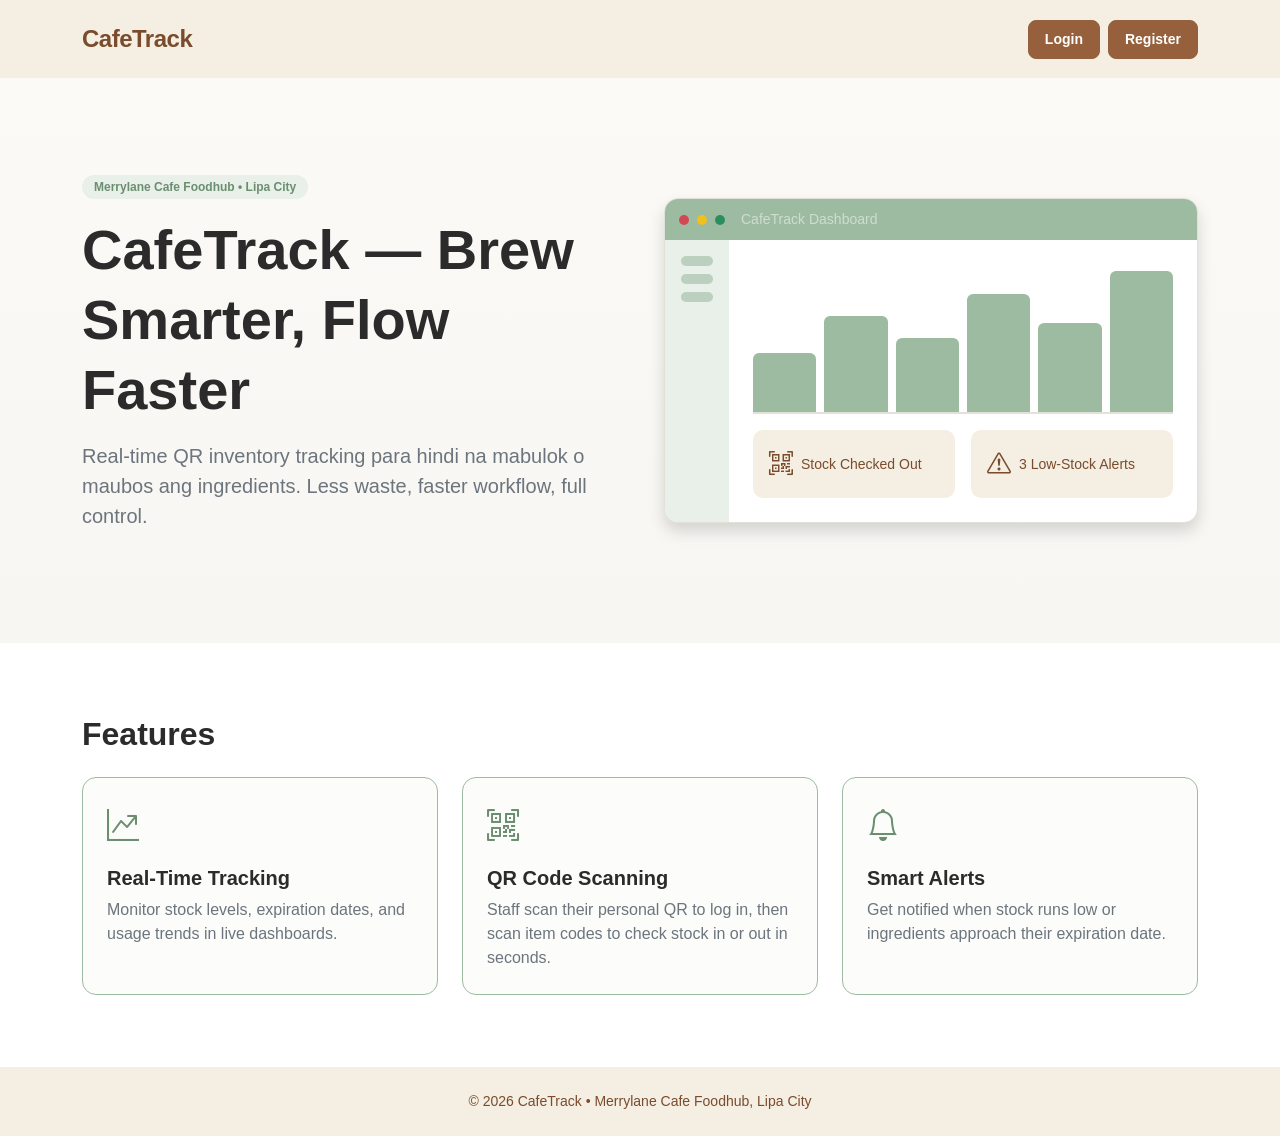
==== index.html @ c6adbc25 "first commit no jquery on login and register" ====
<!DOCTYPE html>
<html lang="en">
<head>
  <meta charset="UTF-8">
  <meta name="viewport" content="width=device-width, initial-scale=1.0">
  <title>CafeTrack | Real-Time QR Inventory Tracking</title>

  <link href="https://cdn.jsdelivr.net/npm/bootstrap@5.3.3/dist/css/bootstrap.min.css" rel="stylesheet">

  <link href="https://cdn.jsdelivr.net/npm/bootstrap-icons@1.11.3/font/bootstrap-icons.min.css" rel="stylesheet">
  <link rel="stylesheet" href="landing.css">
</head>
<body>

  <nav class="navbar bf-navbar py-3">
    <div class="container">
      <a class="navbar-brand fw-bold" href="index.html">CafeTrack</a>
      <div class="d-flex gap-2 ms-auto">
        <a href="login.html" class="btn btn-coffee btn-sm px-3 py-2">Login</a>
        <a href="register.html" class="btn btn-coffee btn-sm px-3 py-2">Register</a>
      </div>
    </div>
  </nav>

  <header class="bf-hero py-5">
    <div class="container py-lg-5">
      <div class="row align-items-center g-5">

        <div class="col-lg-6">
          <span class="badge bf-badge mb-3">Merrylane Cafe Foodhub • Lipa City</span>
          <h1 class="display-4 fw-bold lh-sm">CafeTrack — Brew Smarter, Flow Faster</h1>
          <p class="lead text-secondary mt-3">
            Real-time QR inventory tracking para hindi na mabulok o maubos ang ingredients. Less waste, faster workflow, full control.
          </p>
        </div>

        <div class="col-lg-6">
          <div class="dash-window shadow">
            <div class="dash-topbar d-flex align-items-center gap-2">
              <span class="dot bg-danger"></span>
              <span class="dot bg-warning"></span>
              <span class="dot bg-success"></span>
              <span class="ms-2 small text-white-50">CafeTrack Dashboard</span>
            </div>
            <div class="dash-body d-flex">
              <div class="dash-sidebar d-none d-sm-flex flex-column gap-2 p-3">
                <span></span><span></span><span></span>
              </div>
              <div class="flex-grow-1 p-3 p-sm-4">
                <div class="chart d-flex align-items-end gap-2 mb-3">
                  <div style="height:40%"></div>
                  <div style="height:65%"></div>
                  <div style="height:50%"></div>
                  <div style="height:80%"></div>
                  <div style="height:60%"></div>
                  <div style="height:95%"></div>
                </div>
                <div class="row g-3">
                  <div class="col-6">
                    <div class="stat-box p-3 d-flex align-items-center gap-2">
                      <i class="bi bi-qr-code-scan fs-4"></i>
                      <div class="small">Stock Checked Out</div>
                    </div>
                  </div>
                  <div class="col-6">
                    <div class="stat-box p-3 d-flex align-items-center gap-2">
                      <i class="bi bi-exclamation-triangle fs-4"></i>
                      <div class="small">3 Low-Stock Alerts</div>
                    </div>
                  </div>
                </div>
              </div>
            </div>
          </div>
        </div>

      </div>
    </div>
  </header>

  <section class="bf-features py-5">
    <div class="container py-lg-4">
      <h2 class="fw-bold mb-4">Features</h2>
      <div class="row g-4">

        <div class="col-md-4">
          <div class="feature-card h-100 p-4">
            <i class="bi bi-graph-up-arrow feature-icon"></i>
            <h5 class="fw-bold mt-3">Real-Time Tracking</h5>
            <p class="text-secondary mb-0">Monitor stock levels, expiration dates, and usage trends in live dashboards.</p>
          </div>
        </div>

        <div class="col-md-4">
          <div class="feature-card h-100 p-4">
            <i class="bi bi-qr-code-scan feature-icon"></i>
            <h5 class="fw-bold mt-3">QR Code Scanning</h5>
            <p class="text-secondary mb-0">Staff scan their personal QR to log in, then scan item codes to check stock in or out in seconds.</p>
          </div>
        </div>

        <div class="col-md-4">
          <div class="feature-card h-100 p-4">
            <i class="bi bi-bell feature-icon"></i>
            <h5 class="fw-bold mt-3">Smart Alerts</h5>
            <p class="text-secondary mb-0">Get notified when stock runs low or ingredients approach their expiration date.</p>
          </div>
        </div>

      </div>
    </div>
  </section>

  <footer class="bf-footer py-4 text-center">
    <div class="container">
      <p class="mb-0 small">© 2026 CafeTrack • Merrylane Cafe Foodhub, Lipa City</p>
    </div>
  </footer>

</body>
</html>
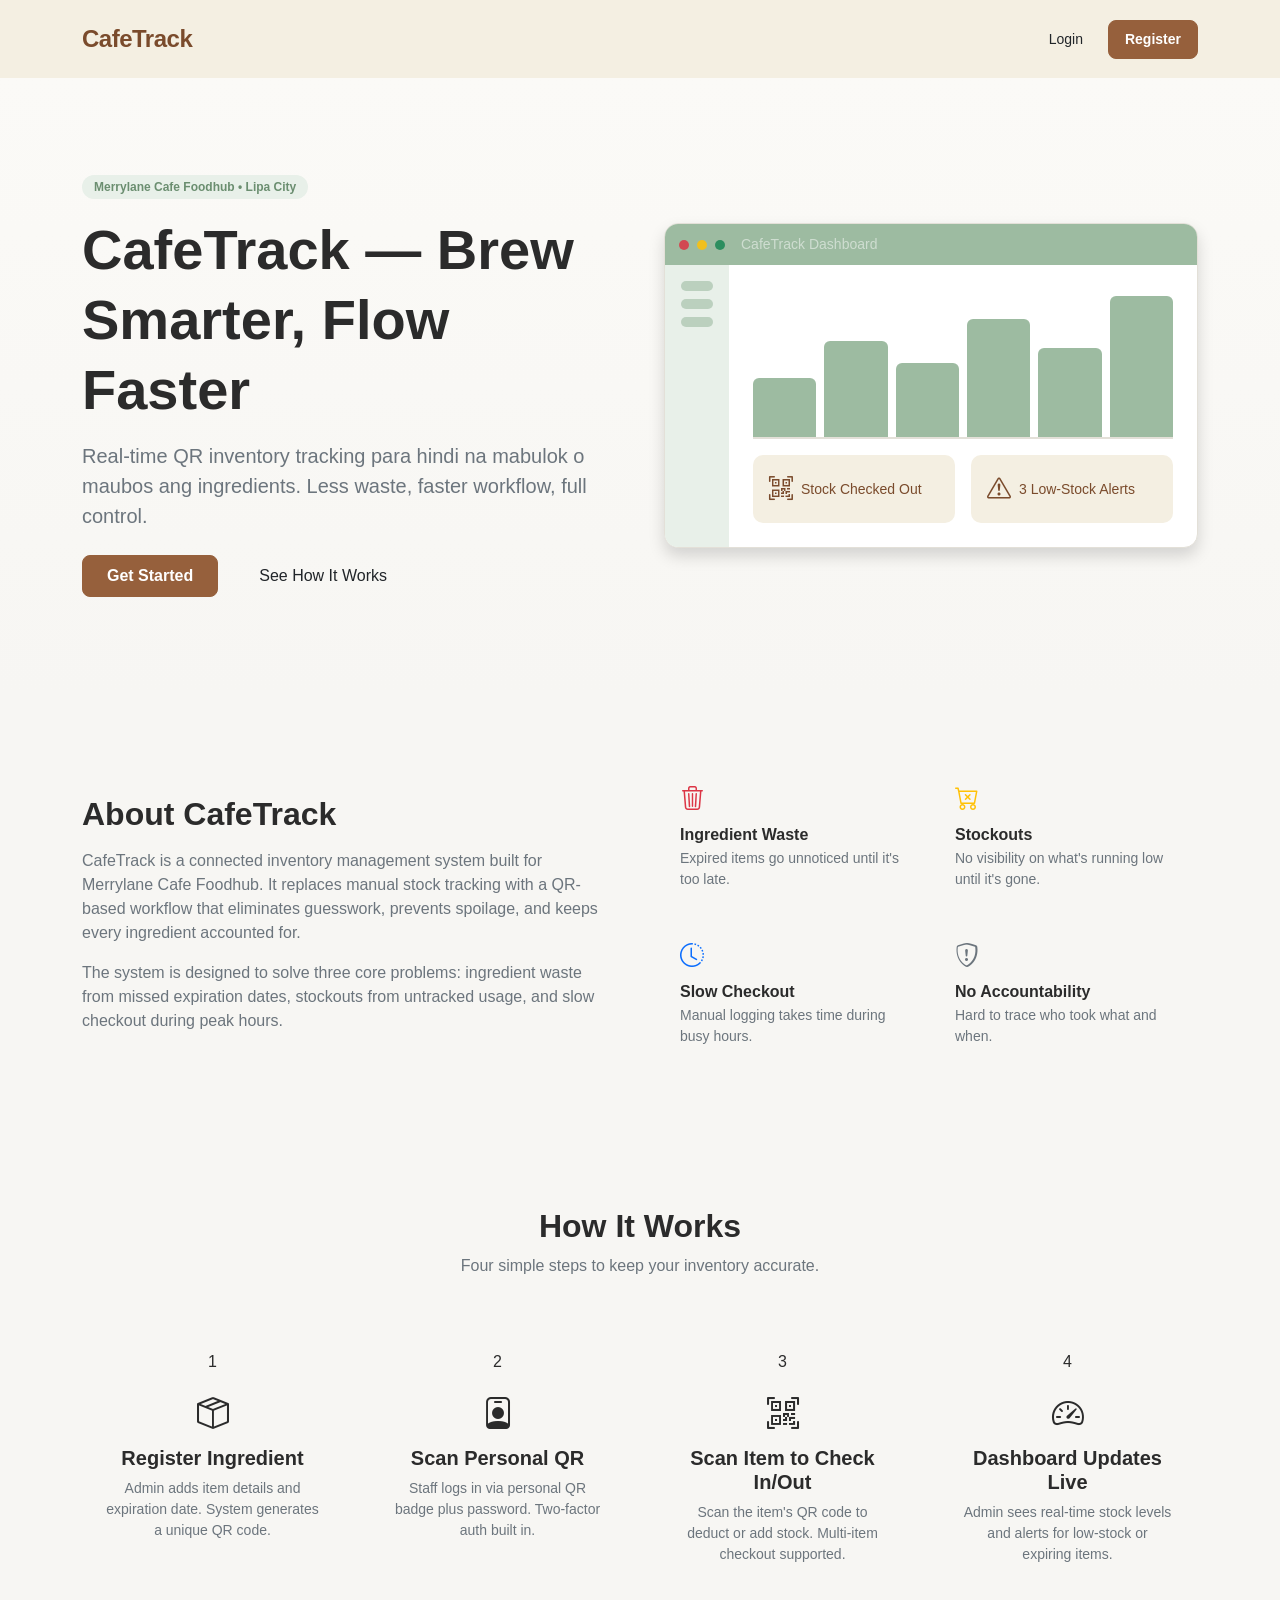
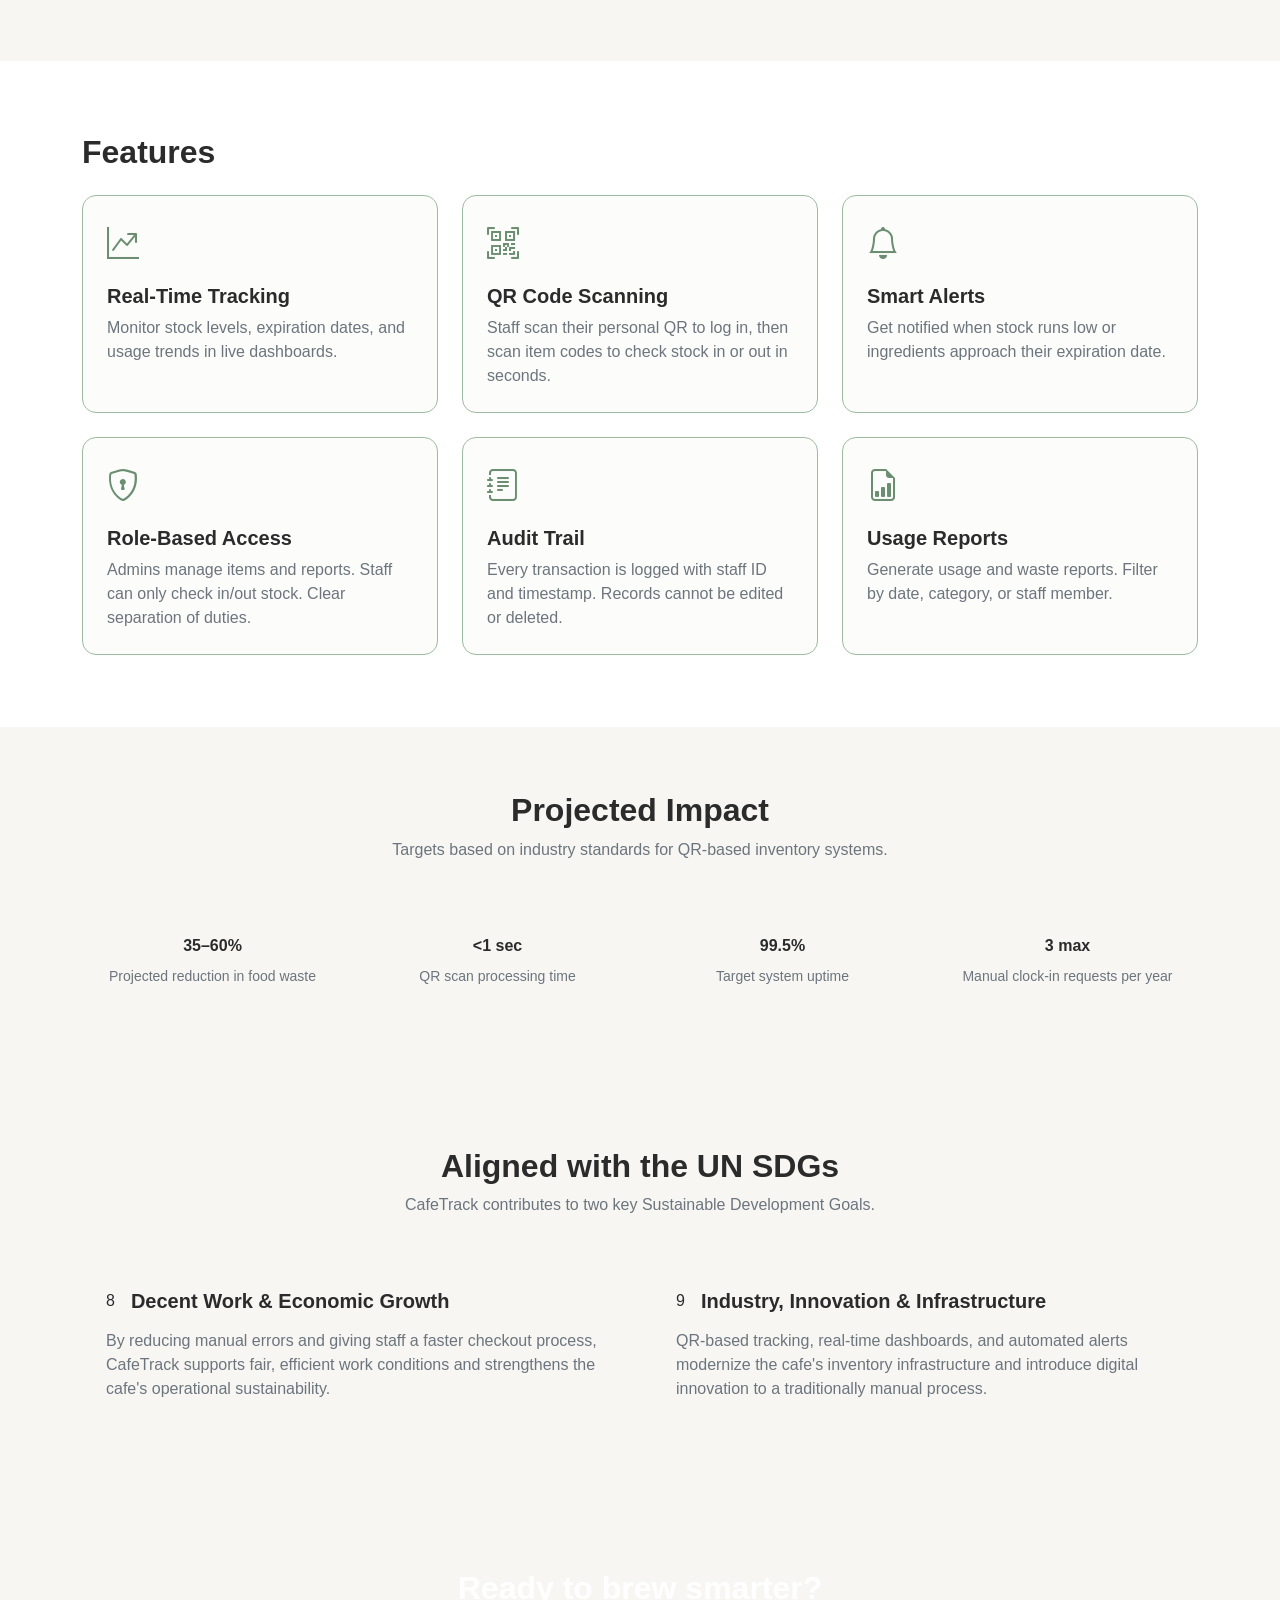
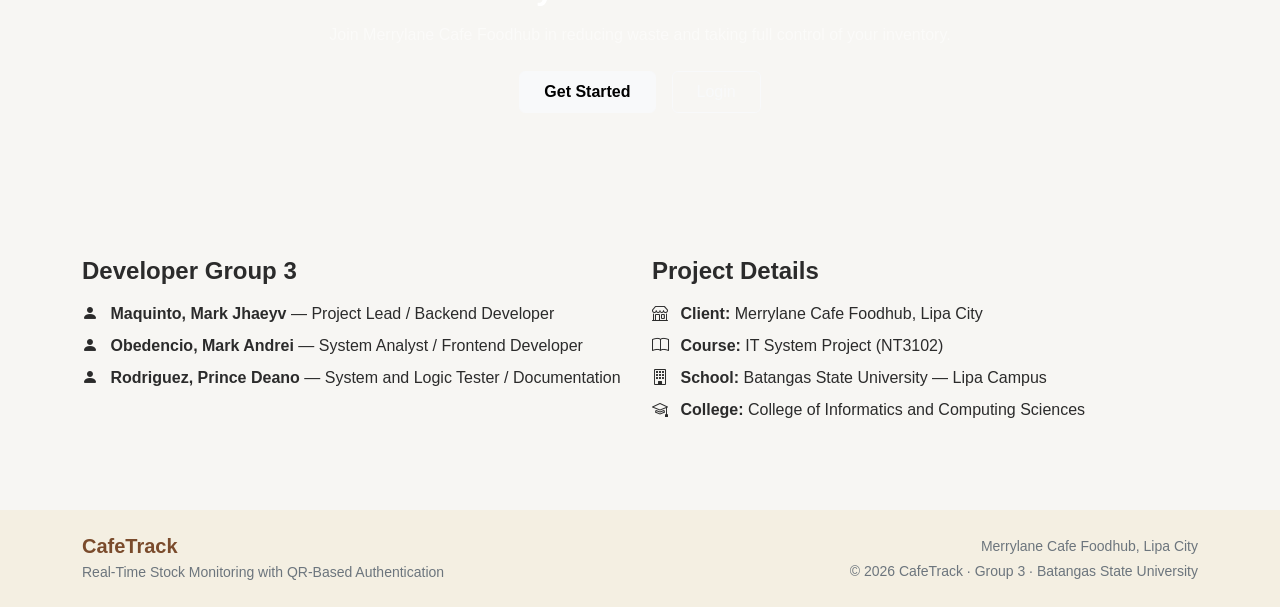
==== commit e8b69323: "Refactor index.html and update content Refactored HTML structure, updated navbar links, and added ne" ====
--- a/index.html
+++ b/index.html
@@ -6,22 +6,23 @@
   <title>CafeTrack | Real-Time QR Inventory Tracking</title>
 
   <link href="https://cdn.jsdelivr.net/npm/bootstrap@5.3.3/dist/css/bootstrap.min.css" rel="stylesheet">
-
   <link href="https://cdn.jsdelivr.net/npm/bootstrap-icons@1.11.3/font/bootstrap-icons.min.css" rel="stylesheet">
   <link rel="stylesheet" href="landing.css">
 </head>
 <body>
 
+  <!-- ================= NAVBAR ================= -->
   <nav class="navbar bf-navbar py-3">
     <div class="container">
       <a class="navbar-brand fw-bold" href="index.html">CafeTrack</a>
       <div class="d-flex gap-2 ms-auto">
-        <a href="login.html" class="btn btn-coffee btn-sm px-3 py-2">Login</a>
+        <a href="login.html" class="btn btn-login btn-sm px-3 py-2">Login</a>
         <a href="register.html" class="btn btn-coffee btn-sm px-3 py-2">Register</a>
       </div>
     </div>
   </nav>
 
+  <!-- ================= HERO ================= -->
   <header class="bf-hero py-5">
     <div class="container py-lg-5">
       <div class="row align-items-center g-5">
@@ -32,6 +33,10 @@
           <p class="lead text-secondary mt-3">
             Real-time QR inventory tracking para hindi na mabulok o maubos ang ingredients. Less waste, faster workflow, full control.
           </p>
+          <div class="d-flex gap-3 mt-4 flex-wrap">
+            <a href="register.html" class="btn btn-coffee px-4 py-2">Get Started</a>
+            <a href="#how" class="btn btn-login px-4 py-2">See How It Works</a>
+          </div>
         </div>
 
         <div class="col-lg-6">
@@ -78,7 +83,109 @@
     </div>
   </header>
 
-  <section class="bf-features py-5">
+  <!-- ================= ABOUT ================= -->
+  <section id="about" class="bf-section py-5">
+    <div class="container py-lg-4">
+      <div class="row align-items-center g-5">
+        <div class="col-lg-6">
+          <h2 class="fw-bold mb-3">About CafeTrack</h2>
+          <p class="text-secondary">
+            CafeTrack is a connected inventory management system built for Merrylane Cafe Foodhub.
+            It replaces manual stock tracking with a QR-based workflow that eliminates guesswork,
+            prevents spoilage, and keeps every ingredient accounted for.
+          </p>
+          <p class="text-secondary mb-0">
+            The system is designed to solve three core problems: ingredient waste from missed
+            expiration dates, stockouts from untracked usage, and slow checkout during peak hours.
+          </p>
+        </div>
+        <div class="col-lg-6">
+          <div class="row g-3">
+            <div class="col-6">
+              <div class="problem-card p-3">
+                <i class="bi bi-trash3 fs-4 text-danger"></i>
+                <h6 class="fw-bold mt-2 mb-1">Ingredient Waste</h6>
+                <p class="small text-secondary mb-0">Expired items go unnoticed until it's too late.</p>
+              </div>
+            </div>
+            <div class="col-6">
+              <div class="problem-card p-3">
+                <i class="bi bi-cart-x fs-4 text-warning"></i>
+                <h6 class="fw-bold mt-2 mb-1">Stockouts</h6>
+                <p class="small text-secondary mb-0">No visibility on what's running low until it's gone.</p>
+              </div>
+            </div>
+            <div class="col-6">
+              <div class="problem-card p-3">
+                <i class="bi bi-clock-history fs-4 text-primary"></i>
+                <h6 class="fw-bold mt-2 mb-1">Slow Checkout</h6>
+                <p class="small text-secondary mb-0">Manual logging takes time during busy hours.</p>
+              </div>
+            </div>
+            <div class="col-6">
+              <div class="problem-card p-3">
+                <i class="bi bi-shield-exclamation fs-4 text-secondary"></i>
+                <h6 class="fw-bold mt-2 mb-1">No Accountability</h6>
+                <p class="small text-secondary mb-0">Hard to trace who took what and when.</p>
+              </div>
+            </div>
+          </div>
+        </div>
+      </div>
+    </div>
+  </section>
+
+  <!-- ================= HOW IT WORKS ================= -->
+  <section id="how" class="bf-section-alt py-5">
+    <div class="container py-lg-4">
+      <div class="text-center mb-5">
+        <h2 class="fw-bold">How It Works</h2>
+        <p class="text-secondary">Four simple steps to keep your inventory accurate.</p>
+      </div>
+      <div class="row g-4">
+
+        <div class="col-md-6 col-lg-3">
+          <div class="step-card h-100 p-4 text-center">
+            <div class="step-number mx-auto mb-3">1</div>
+            <i class="bi bi-box-seam fs-2 mb-2"></i>
+            <h5 class="fw-bold mt-2">Register Ingredient</h5>
+            <p class="small text-secondary mb-0">Admin adds item details and expiration date. System generates a unique QR code.</p>
+          </div>
+        </div>
+
+        <div class="col-md-6 col-lg-3">
+          <div class="step-card h-100 p-4 text-center">
+            <div class="step-number mx-auto mb-3">2</div>
+            <i class="bi bi-person-badge fs-2 mb-2"></i>
+            <h5 class="fw-bold mt-2">Scan Personal QR</h5>
+            <p class="small text-secondary mb-0">Staff logs in via personal QR badge plus password. Two-factor auth built in.</p>
+          </div>
+        </div>
+
+        <div class="col-md-6 col-lg-3">
+          <div class="step-card h-100 p-4 text-center">
+            <div class="step-number mx-auto mb-3">3</div>
+            <i class="bi bi-qr-code-scan fs-2 mb-2"></i>
+            <h5 class="fw-bold mt-2">Scan Item to Check In/Out</h5>
+            <p class="small text-secondary mb-0">Scan the item's QR code to deduct or add stock. Multi-item checkout supported.</p>
+          </div>
+        </div>
+
+        <div class="col-md-6 col-lg-3">
+          <div class="step-card h-100 p-4 text-center">
+            <div class="step-number mx-auto mb-3">4</div>
+            <i class="bi bi-speedometer2 fs-2 mb-2"></i>
+            <h5 class="fw-bold mt-2">Dashboard Updates Live</h5>
+            <p class="small text-secondary mb-0">Admin sees real-time stock levels and alerts for low-stock or expiring items.</p>
+          </div>
+        </div>
+
+      </div>
+    </div>
+  </section>
+
+  <!-- ================= FEATURES ================= -->
+  <section id="features" class="bf-features py-5">
     <div class="container py-lg-4">
       <h2 class="fw-bold mb-4">Features</h2>
       <div class="row g-4">
@@ -107,15 +214,195 @@
           </div>
         </div>
 
-      </div>
-    </div>
-  </section>
-
-  <footer class="bf-footer py-4 text-center">
+        <div class="col-md-4">
+          <div class="feature-card h-100 p-4">
+            <i class="bi bi-shield-lock feature-icon"></i>
+            <h5 class="fw-bold mt-3">Role-Based Access</h5>
+            <p class="text-secondary mb-0">Admins manage items and reports. Staff can only check in/out stock. Clear separation of duties.</p>
+          </div>
+        </div>
+
+        <div class="col-md-4">
+          <div class="feature-card h-100 p-4">
+            <i class="bi bi-journal-text feature-icon"></i>
+            <h5 class="fw-bold mt-3">Audit Trail</h5>
+            <p class="text-secondary mb-0">Every transaction is logged with staff ID and timestamp. Records cannot be edited or deleted.</p>
+          </div>
+        </div>
+
+        <div class="col-md-4">
+          <div class="feature-card h-100 p-4">
+            <i class="bi bi-file-earmark-bar-graph feature-icon"></i>
+            <h5 class="fw-bold mt-3">Usage Reports</h5>
+            <p class="text-secondary mb-0">Generate usage and waste reports. Filter by date, category, or staff member.</p>
+          </div>
+        </div>
+
+      </div>
+    </div>
+  </section>
+
+  <!-- ================= STATS ================= -->
+  <section class="bf-section-alt py-5">
+    <div class="container py-lg-3">
+      <div class="text-center mb-5">
+        <h2 class="fw-bold">Projected Impact</h2>
+        <p class="text-secondary">Targets based on industry standards for QR-based inventory systems.</p>
+      </div>
+      <div class="row g-4 text-center">
+        <div class="col-6 col-lg-3">
+          <div class="stat-card p-4">
+            <div class="stat-value fw-bold">35–60%</div>
+            <p class="small text-secondary mb-0 mt-2">Projected reduction in food waste</p>
+          </div>
+        </div>
+        <div class="col-6 col-lg-3">
+          <div class="stat-card p-4">
+            <div class="stat-value fw-bold">&lt;1 sec</div>
+            <p class="small text-secondary mb-0 mt-2">QR scan processing time</p>
+          </div>
+        </div>
+        <div class="col-6 col-lg-3">
+          <div class="stat-card p-4">
+            <div class="stat-value fw-bold">99.5%</div>
+            <p class="small text-secondary mb-0 mt-2">Target system uptime</p>
+          </div>
+        </div>
+        <div class="col-6 col-lg-3">
+          <div class="stat-card p-4">
+            <div class="stat-value fw-bold">3 max</div>
+            <p class="small text-secondary mb-0 mt-2">Manual clock-in requests per year</p>
+          </div>
+        </div>
+      </div>
+    </div>
+  </section>
+
+  <!-- ================= SDG ================= -->
+  <section id="sdg" class="bf-section py-5">
+    <div class="container py-lg-4">
+      <div class="text-center mb-5">
+        <h2 class="fw-bold">Aligned with the UN SDGs</h2>
+        <p class="text-secondary">CafeTrack contributes to two key Sustainable Development Goals.</p>
+      </div>
+      <div class="row g-4">
+
+        <div class="col-md-6">
+          <div class="sdg-card h-100 p-4">
+            <div class="d-flex align-items-center gap-3 mb-3">
+              <div class="sdg-badge sdg8">8</div>
+              <h5 class="fw-bold mb-0">Decent Work &amp; Economic Growth</h5>
+            </div>
+            <p class="text-secondary mb-0">
+              By reducing manual errors and giving staff a faster checkout process,
+              CafeTrack supports fair, efficient work conditions and strengthens the
+              cafe's operational sustainability.
+            </p>
+          </div>
+        </div>
+
+        <div class="col-md-6">
+          <div class="sdg-card h-100 p-4">
+            <div class="d-flex align-items-center gap-3 mb-3">
+              <div class="sdg-badge sdg9">9</div>
+              <h5 class="fw-bold mb-0">Industry, Innovation &amp; Infrastructure</h5>
+            </div>
+            <p class="text-secondary mb-0">
+              QR-based tracking, real-time dashboards, and automated alerts modernize
+              the cafe's inventory infrastructure and introduce digital innovation to
+              a traditionally manual process.
+            </p>
+          </div>
+        </div>
+
+      </div>
+    </div>
+  </section>
+
+  <!-- ================= CTA ================= -->
+  <section class="bf-cta py-5">
+    <div class="container py-lg-4 text-center">
+      <h2 class="fw-bold text-white mb-3">Ready to brew smarter?</h2>
+      <p class="text-white-50 mb-4">
+        Join Merrylane Cafe Foodhub in reducing waste and taking full control of your inventory.
+      </p>
+      <div class="d-flex gap-3 justify-content-center flex-wrap">
+        <a href="register.html" class="btn btn-light px-4 py-2 fw-bold">Get Started</a>
+        <a href="login.html" class="btn btn-outline-light px-4 py-2">Login</a>
+      </div>
+    </div>
+  </section>
+
+  <!-- ================= TEAM / INFO ================= -->
+  <section class="bf-section py-5">
+    <div class="container py-lg-4">
+      <div class="row g-4">
+
+        <div class="col-lg-6">
+          <h4 class="fw-bold mb-3">Developer Group 3</h4>
+          <ul class="list-unstyled team-list">
+            <li class="mb-2">
+              <i class="bi bi-person-fill me-2"></i>
+              <strong>Maquinto, Mark Jhaeyv</strong> — Project Lead / Backend Developer
+            </li>
+            <li class="mb-2">
+              <i class="bi bi-person-fill me-2"></i>
+              <strong>Obedencio, Mark Andrei</strong> — System Analyst / Frontend Developer
+            </li>
+            <li class="mb-2">
+              <i class="bi bi-person-fill me-2"></i>
+              <strong>Rodriguez, Prince Deano</strong> — System and Logic Tester / Documentation
+            </li>
+          </ul>
+        </div>
+
+        <div class="col-lg-6">
+          <h4 class="fw-bold mb-3">Project Details</h4>
+          <ul class="list-unstyled team-list">
+            <li class="mb-2">
+              <i class="bi bi-shop me-2"></i>
+              <strong>Client:</strong> Merrylane Cafe Foodhub, Lipa City
+            </li>
+            <li class="mb-2">
+              <i class="bi bi-book me-2"></i>
+              <strong>Course:</strong> IT System Project (NT3102)
+            </li>
+            <li class="mb-2">
+              <i class="bi bi-building me-2"></i>
+              <strong>School:</strong> Batangas State University — Lipa Campus
+            </li>
+            <li class="mb-2">
+              <i class="bi bi-mortarboard me-2"></i>
+              <strong>College:</strong> College of Informatics and Computing Sciences
+            </li>
+          </ul>
+        </div>
+
+      </div>
+    </div>
+  </section>
+
+  <!-- ================= FOOTER ================= -->
+  <footer class="bf-footer py-4">
     <div class="container">
-      <p class="mb-0 small">© 2026 CafeTrack • Merrylane Cafe Foodhub, Lipa City</p>
+      <div class="row gy-3 align-items-center">
+        <div class="col-md-6 text-center text-md-start">
+          <h5 class="fw-bold mb-1">CafeTrack</h5>
+          <p class="small text-secondary mb-0">
+            Real-Time Stock Monitoring with QR-Based Authentication
+          </p>
+        </div>
+        <div class="col-md-6 text-center text-md-end">
+          <p class="small text-secondary mb-1">
+            Merrylane Cafe Foodhub, Lipa City
+          </p>
+          <p class="small text-secondary mb-0">
+            © 2026 CafeTrack · Group 3 · Batangas State University
+          </p>
+        </div>
+      </div>
     </div>
   </footer>
 
 </body>
-</html>+</html>
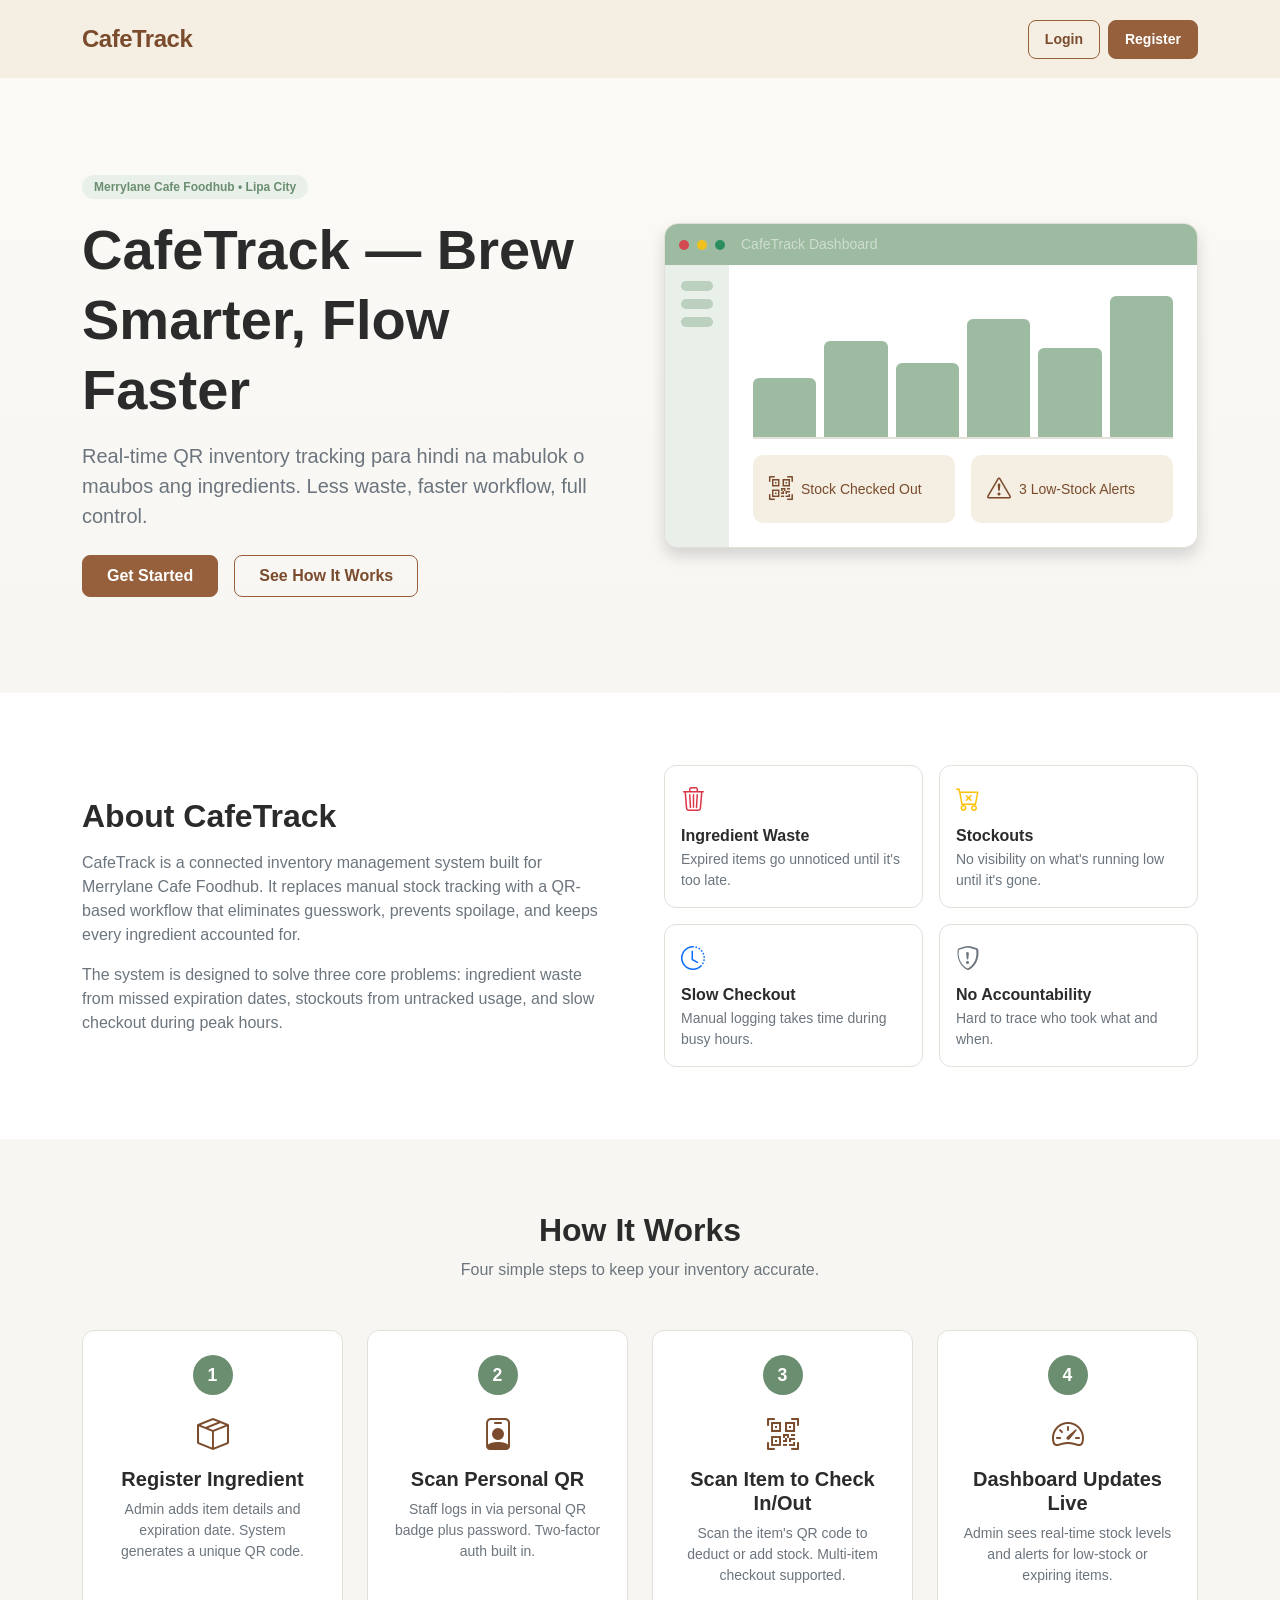
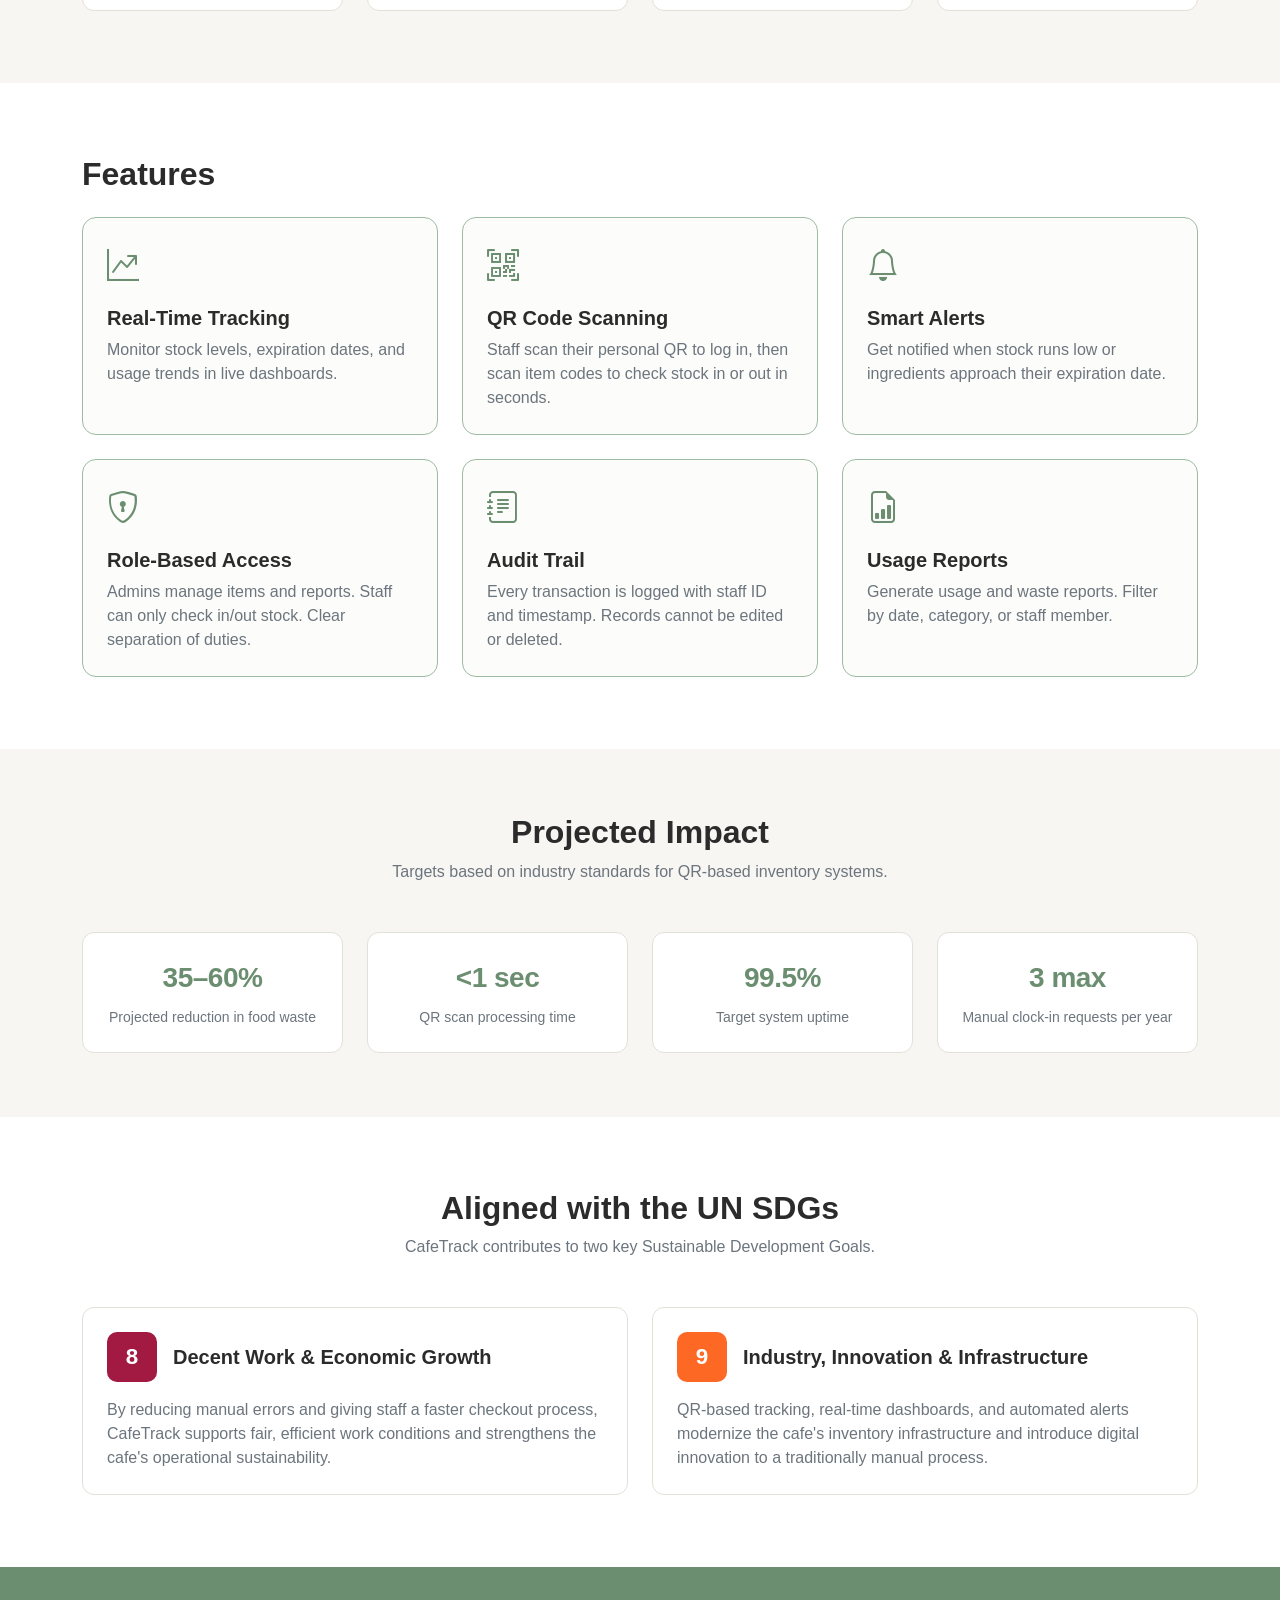
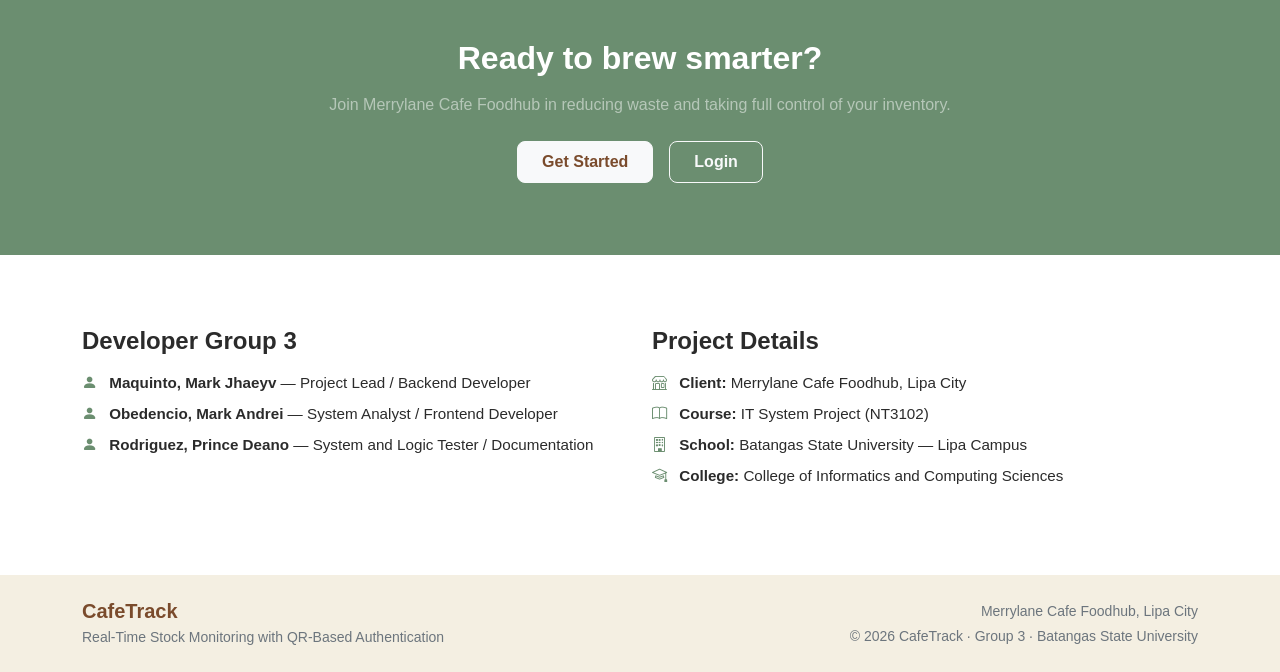
==== commit 27304783: "Update index.html" ====
--- a/index.html
+++ b/index.html
@@ -11,7 +11,6 @@
 </head>
 <body>
 
-  <!-- ================= NAVBAR ================= -->
   <nav class="navbar bf-navbar py-3">
     <div class="container">
       <a class="navbar-brand fw-bold" href="index.html">CafeTrack</a>
@@ -22,7 +21,6 @@
     </div>
   </nav>
 
-  <!-- ================= HERO ================= -->
   <header class="bf-hero py-5">
     <div class="container py-lg-5">
       <div class="row align-items-center g-5">
@@ -83,7 +81,6 @@
     </div>
   </header>
 
-  <!-- ================= ABOUT ================= -->
   <section id="about" class="bf-section py-5">
     <div class="container py-lg-4">
       <div class="row align-items-center g-5">
@@ -135,7 +132,6 @@
     </div>
   </section>
 
-  <!-- ================= HOW IT WORKS ================= -->
   <section id="how" class="bf-section-alt py-5">
     <div class="container py-lg-4">
       <div class="text-center mb-5">
@@ -184,7 +180,6 @@
     </div>
   </section>
 
-  <!-- ================= FEATURES ================= -->
   <section id="features" class="bf-features py-5">
     <div class="container py-lg-4">
       <h2 class="fw-bold mb-4">Features</h2>
@@ -242,7 +237,6 @@
     </div>
   </section>
 
-  <!-- ================= STATS ================= -->
   <section class="bf-section-alt py-5">
     <div class="container py-lg-3">
       <div class="text-center mb-5">
@@ -278,7 +272,6 @@
     </div>
   </section>
 
-  <!-- ================= SDG ================= -->
   <section id="sdg" class="bf-section py-5">
     <div class="container py-lg-4">
       <div class="text-center mb-5">
@@ -319,7 +312,6 @@
     </div>
   </section>
 
-  <!-- ================= CTA ================= -->
   <section class="bf-cta py-5">
     <div class="container py-lg-4 text-center">
       <h2 class="fw-bold text-white mb-3">Ready to brew smarter?</h2>
@@ -333,7 +325,6 @@
     </div>
   </section>
 
-  <!-- ================= TEAM / INFO ================= -->
   <section class="bf-section py-5">
     <div class="container py-lg-4">
       <div class="row g-4">
@@ -382,7 +373,6 @@
     </div>
   </section>
 
-  <!-- ================= FOOTER ================= -->
   <footer class="bf-footer py-4">
     <div class="container">
       <div class="row gy-3 align-items-center">
--- a/landing.css
+++ b/landing.css
@@ -0,0 +1,179 @@
+:root {
+  --sage: #9DBBA1;
+  --sage-dark: #6B8E70;
+  --sage-light: #E8F0E9;
+  --cream: #F4EFE2;
+  --paper: #F7F6F3;
+  --coffee: #96603C;
+  --coffee-dark: #7A4B2C;
+  --ink: #2B2B2B;
+}
+
+body {
+  background: var(--paper);
+  color: var(--ink);
+  font-family: "Segoe UI", Tahoma, Geneva, Verdana, sans-serif;
+}
+
+.bf-navbar { background: var(--cream); }
+.navbar-brand { color: var(--coffee-dark); font-size: 1.5rem; letter-spacing: -0.5px; }
+
+.btn-coffee {
+  --bs-btn-bg: var(--coffee);
+  --bs-btn-border-color: var(--coffee);
+  --bs-btn-color: #fff;
+  --bs-btn-hover-bg: var(--coffee-dark);
+  --bs-btn-hover-border-color: var(--coffee-dark);
+  --bs-btn-hover-color: #fff;
+  --bs-btn-active-bg: var(--coffee-dark);
+  --bs-btn-active-border-color: var(--coffee-dark);
+  border-radius: 0.5rem;
+  font-weight: 600;
+}
+
+.btn-login {
+  --bs-btn-bg: transparent;
+  --bs-btn-border-color: var(--coffee);
+  --bs-btn-color: var(--coffee-dark);
+  --bs-btn-hover-bg: var(--coffee);
+  --bs-btn-hover-border-color: var(--coffee);
+  --bs-btn-hover-color: #fff;
+  --bs-btn-active-bg: var(--coffee-dark);
+  --bs-btn-active-border-color: var(--coffee-dark);
+  --bs-btn-active-color: #fff;
+  border-radius: 0.5rem;
+  font-weight: 600;
+  transition: all 0.2s ease;
+}
+
+.bf-hero { background: linear-gradient(180deg, #FBFAF7 0%, var(--paper) 100%); }
+.bf-badge {
+  background: var(--sage-light);
+  color: var(--sage-dark);
+  font-weight: 600;
+  padding: 0.5em 1em;
+  border-radius: 999px;
+}
+
+.dash-window { background: #fff; border: 1px solid #E3E0D8; border-radius: 14px; overflow: hidden; }
+.dash-topbar { background: var(--sage); padding: 10px 14px; }
+.dot { width: 10px; height: 10px; border-radius: 50%; display: inline-block; opacity: 0.85; }
+.dash-sidebar { background: var(--sage-light); min-width: 64px; }
+.dash-sidebar span { display: block; height: 10px; border-radius: 5px; background: var(--sage); opacity: 0.6; }
+.chart { height: 150px; border-bottom: 2px solid #E3E0D8; }
+.chart div { flex: 1; background: var(--sage); border-radius: 6px 6px 0 0; }
+.stat-box { background: var(--cream); border-radius: 10px; color: var(--coffee-dark); }
+
+.bf-features { background: #fff; }
+.feature-card {
+  background: #FCFCFA;
+  border: 1px solid var(--sage);
+  border-radius: 14px;
+  transition: transform 0.2s, box-shadow 0.2s;
+}
+.feature-card:hover { transform: translateY(-4px); box-shadow: 0 10px 24px rgba(43, 43, 43, 0.08); }
+.feature-icon { font-size: 2rem; color: var(--sage-dark); }
+
+.bf-footer { background: var(--cream); color: var(--coffee-dark); }
+
+.bf-section { background: #ffffff; }
+.bf-section-alt { background: var(--paper); }
+
+.problem-card {
+  background: #ffffff;
+  border: 1px solid #E3E0D8;
+  border-radius: 12px;
+  height: 100%;
+  transition: transform 0.2s, box-shadow 0.2s;
+}
+.problem-card:hover {
+  transform: translateY(-3px);
+  box-shadow: 0 8px 20px rgba(43, 43, 43, 0.06);
+}
+
+.step-card {
+  background: #ffffff;
+  border: 1px solid #E3E0D8;
+  border-radius: 12px;
+  position: relative;
+  transition: transform 0.2s, box-shadow 0.2s;
+}
+.step-card:hover {
+  transform: translateY(-4px);
+  box-shadow: 0 10px 24px rgba(43, 43, 43, 0.08);
+}
+.step-number {
+  width: 40px;
+  height: 40px;
+  border-radius: 50%;
+  background: var(--sage-dark);
+  color: #fff;
+  display: flex;
+  align-items: center;
+  justify-content: center;
+  font-weight: bold;
+  font-size: 1.1rem;
+}
+.step-card i { color: var(--coffee-dark); }
+
+.stat-card {
+  background: #ffffff;
+  border: 1px solid #E3E0D8;
+  border-radius: 12px;
+  height: 100%;
+}
+.stat-value {
+  font-size: 1.75rem;
+  color: var(--sage-dark);
+  letter-spacing: -0.5px;
+}
+
+.sdg-card {
+  background: #ffffff;
+  border: 1px solid #E3E0D8;
+  border-radius: 12px;
+  transition: transform 0.2s, box-shadow 0.2s;
+}
+.sdg-card:hover {
+  transform: translateY(-3px);
+  box-shadow: 0 8px 20px rgba(43, 43, 43, 0.06);
+}
+.sdg-badge {
+  width: 50px;
+  height: 50px;
+  border-radius: 10px;
+  color: #fff;
+  font-weight: bold;
+  font-size: 1.4rem;
+  display: flex;
+  align-items: center;
+  justify-content: center;
+  flex-shrink: 0;
+}
+.sdg8 { background: #A21942; }
+.sdg9 { background: #FD6925; }
+
+.bf-cta {
+  background: var(--sage-dark);
+}
+.bf-cta .btn-light {
+  color: var(--coffee-dark);
+  font-weight: 600;
+  border-radius: 0.5rem;
+}
+.bf-cta .btn-outline-light {
+  border-radius: 0.5rem;
+  font-weight: 600;
+}
+
+.team-list li {
+  font-size: 0.95rem;
+  color: var(--ink);
+}
+.team-list i {
+  color: var(--sage-dark);
+}
+
+section[id] {
+  scroll-margin-top: 80px;
+}
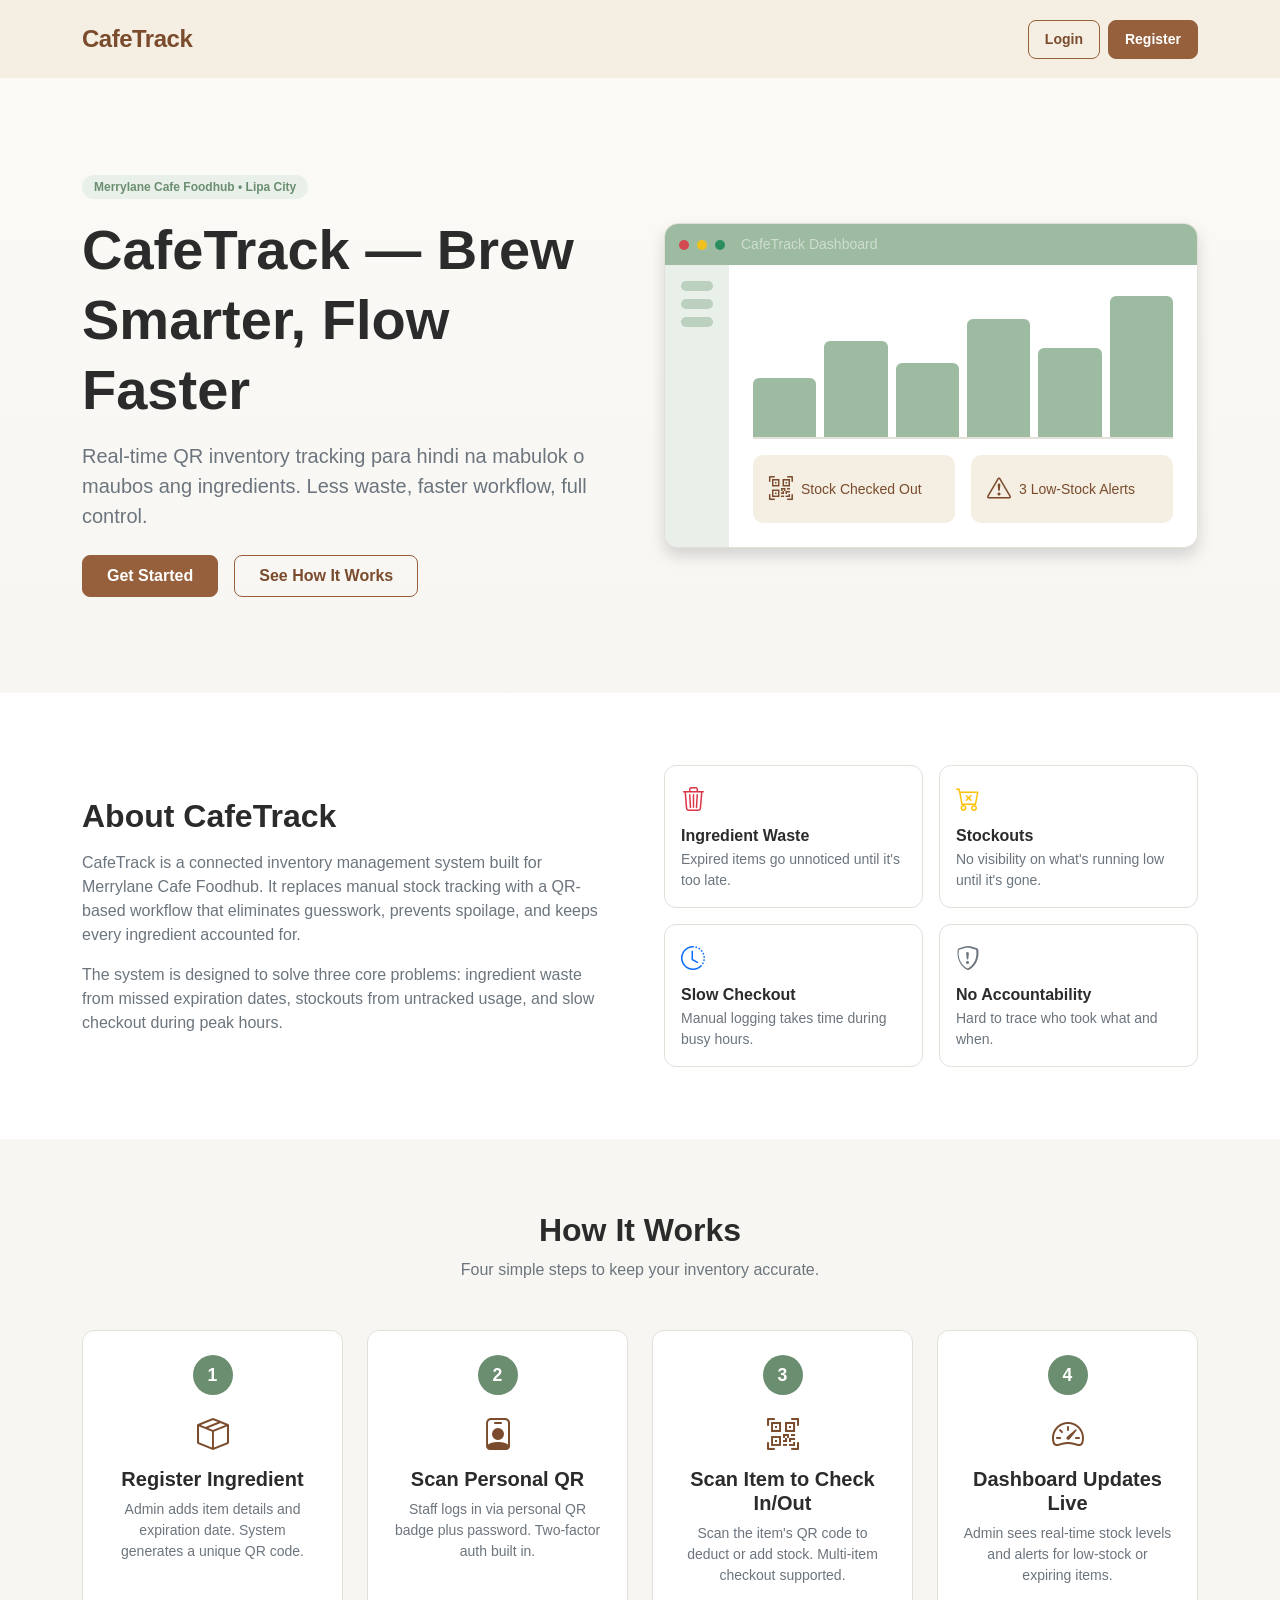
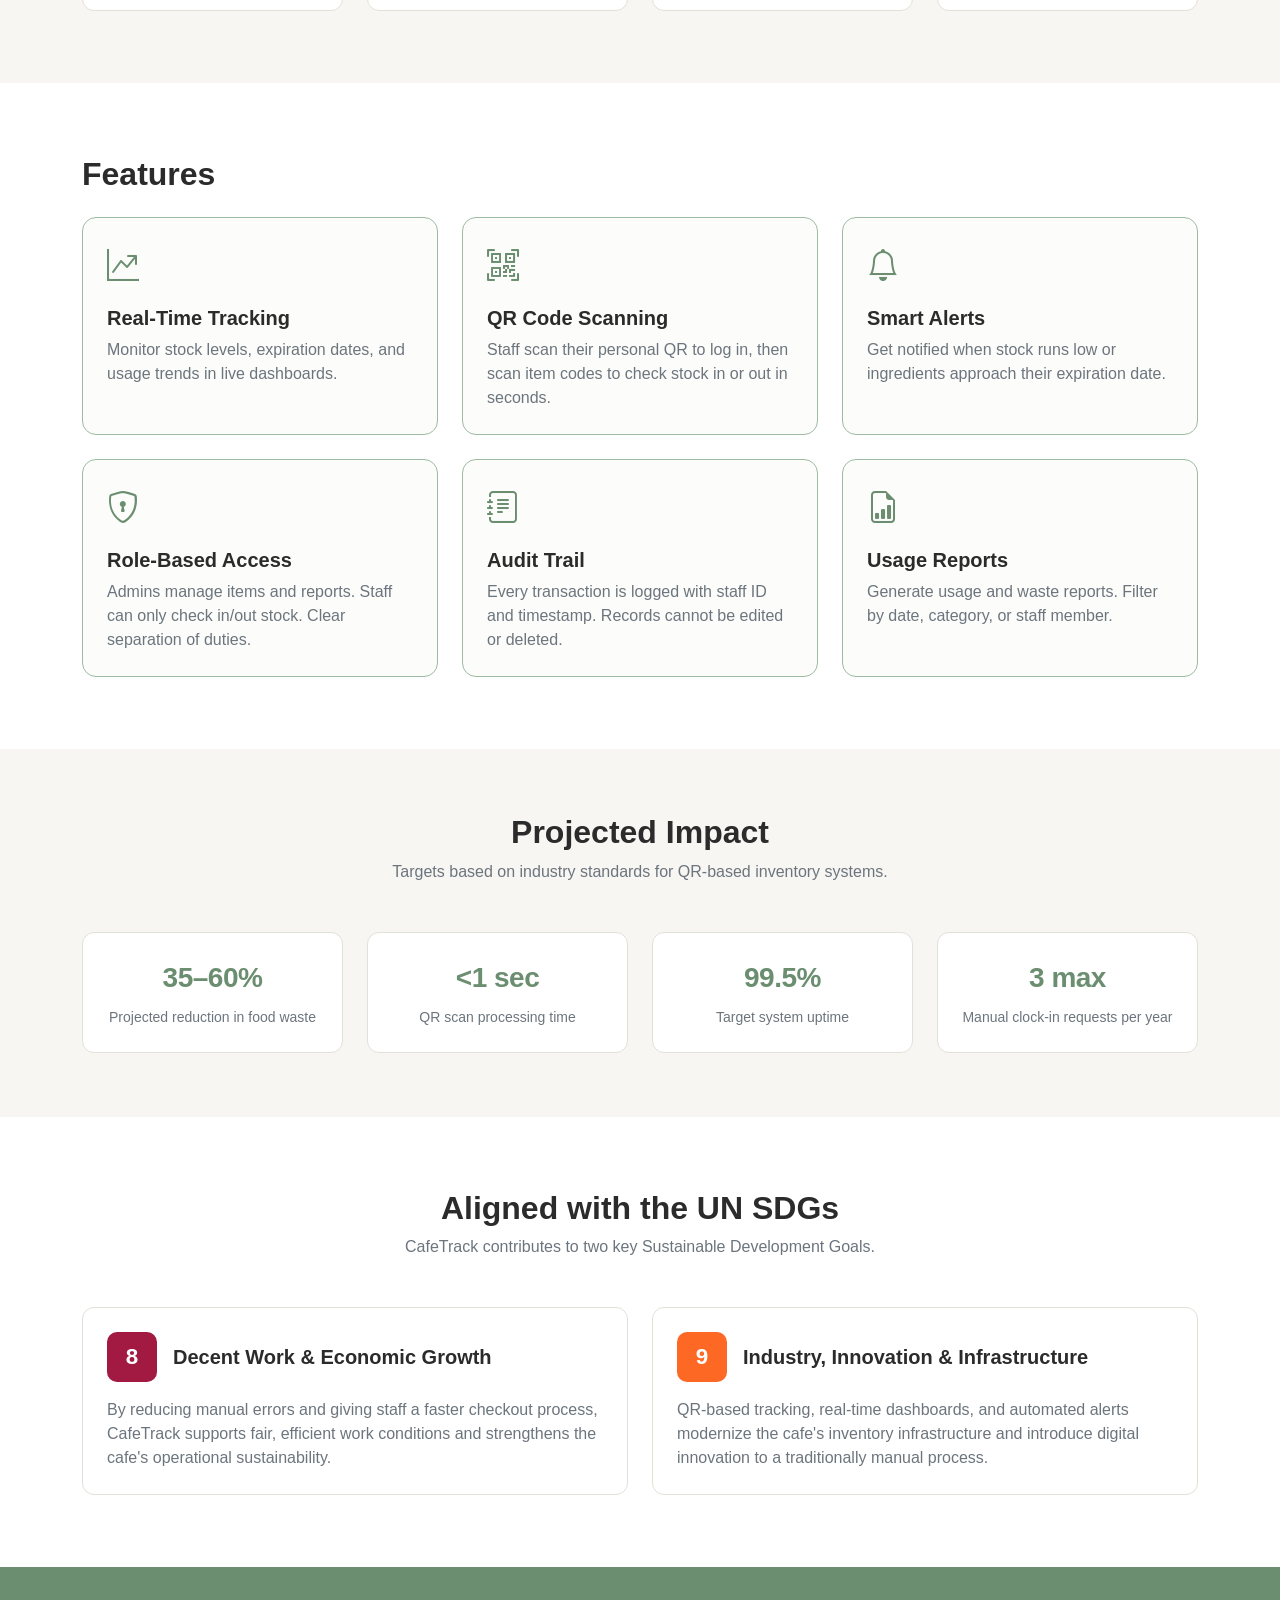
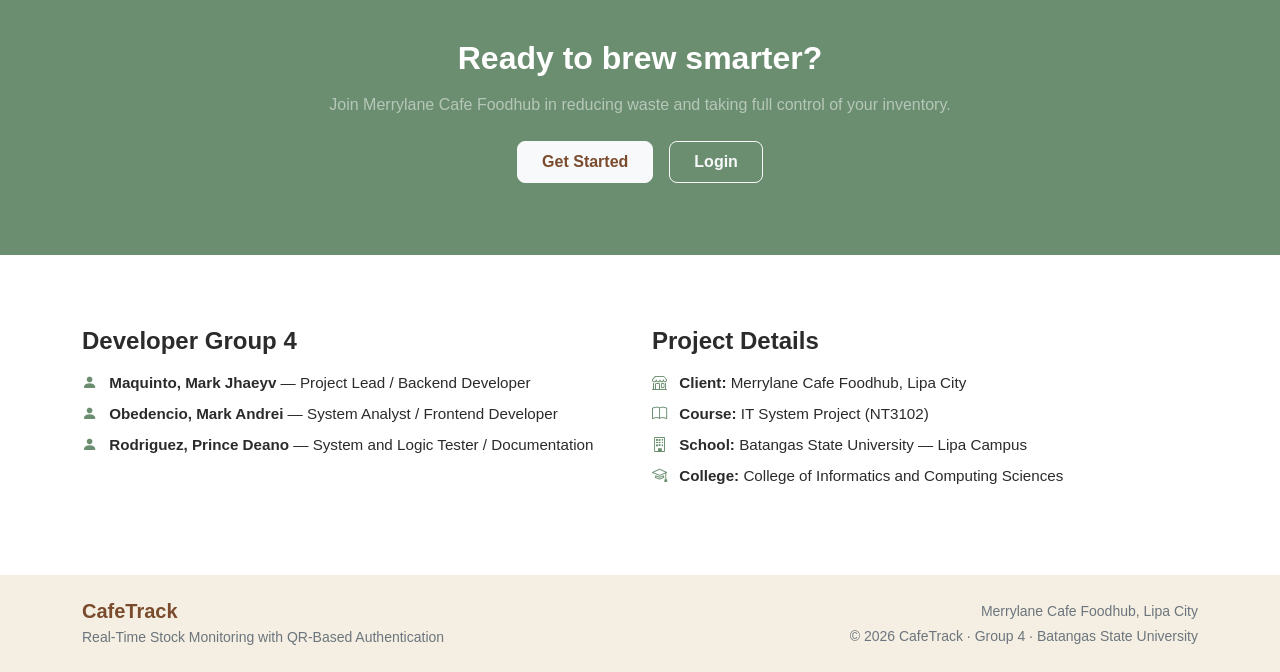
==== commit 35b683fe: "Update index.html" ====
--- a/index.html
+++ b/index.html
@@ -330,7 +330,7 @@
       <div class="row g-4">
 
         <div class="col-lg-6">
-          <h4 class="fw-bold mb-3">Developer Group 3</h4>
+          <h4 class="fw-bold mb-3">Developer Group 4</h4>
           <ul class="list-unstyled team-list">
             <li class="mb-2">
               <i class="bi bi-person-fill me-2"></i>
@@ -387,7 +387,7 @@
             Merrylane Cafe Foodhub, Lipa City
           </p>
           <p class="small text-secondary mb-0">
-            © 2026 CafeTrack · Group 3 · Batangas State University
+            © 2026 CafeTrack · Group 4 · Batangas State University
           </p>
         </div>
       </div>
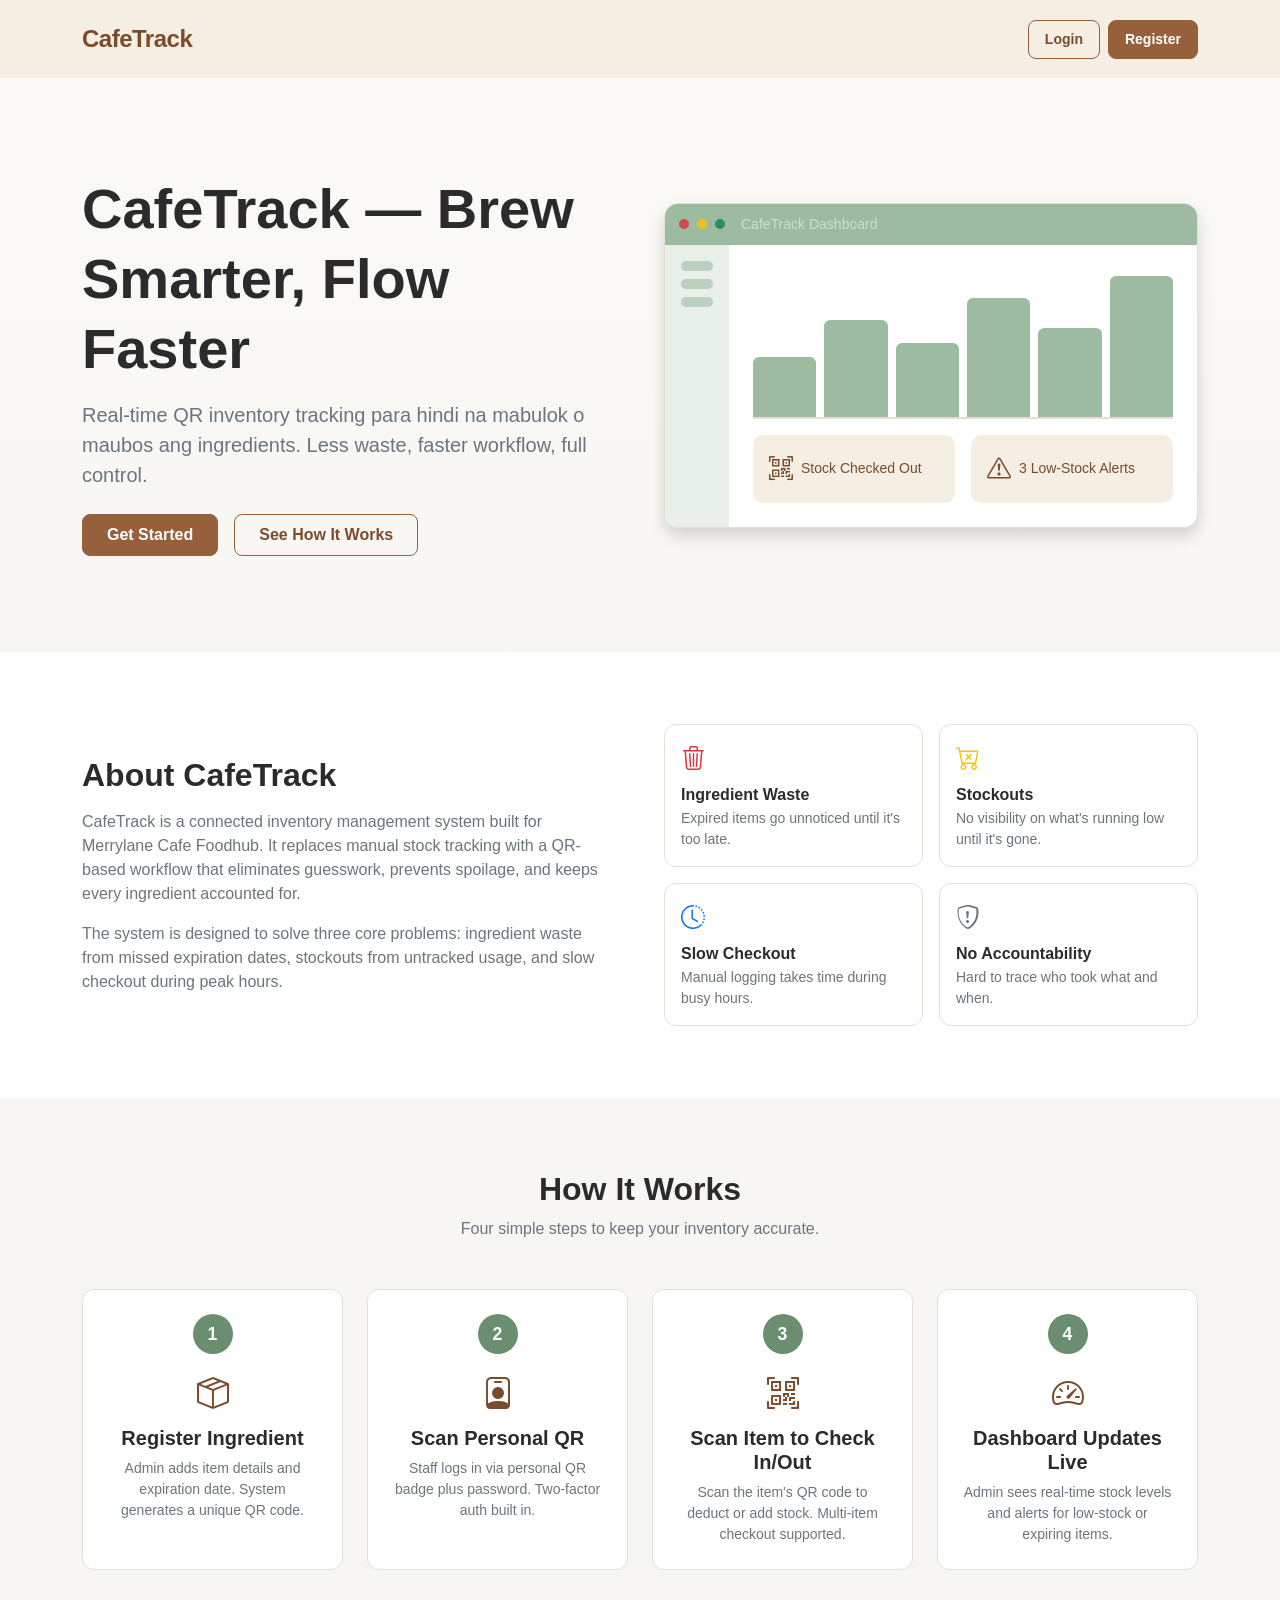
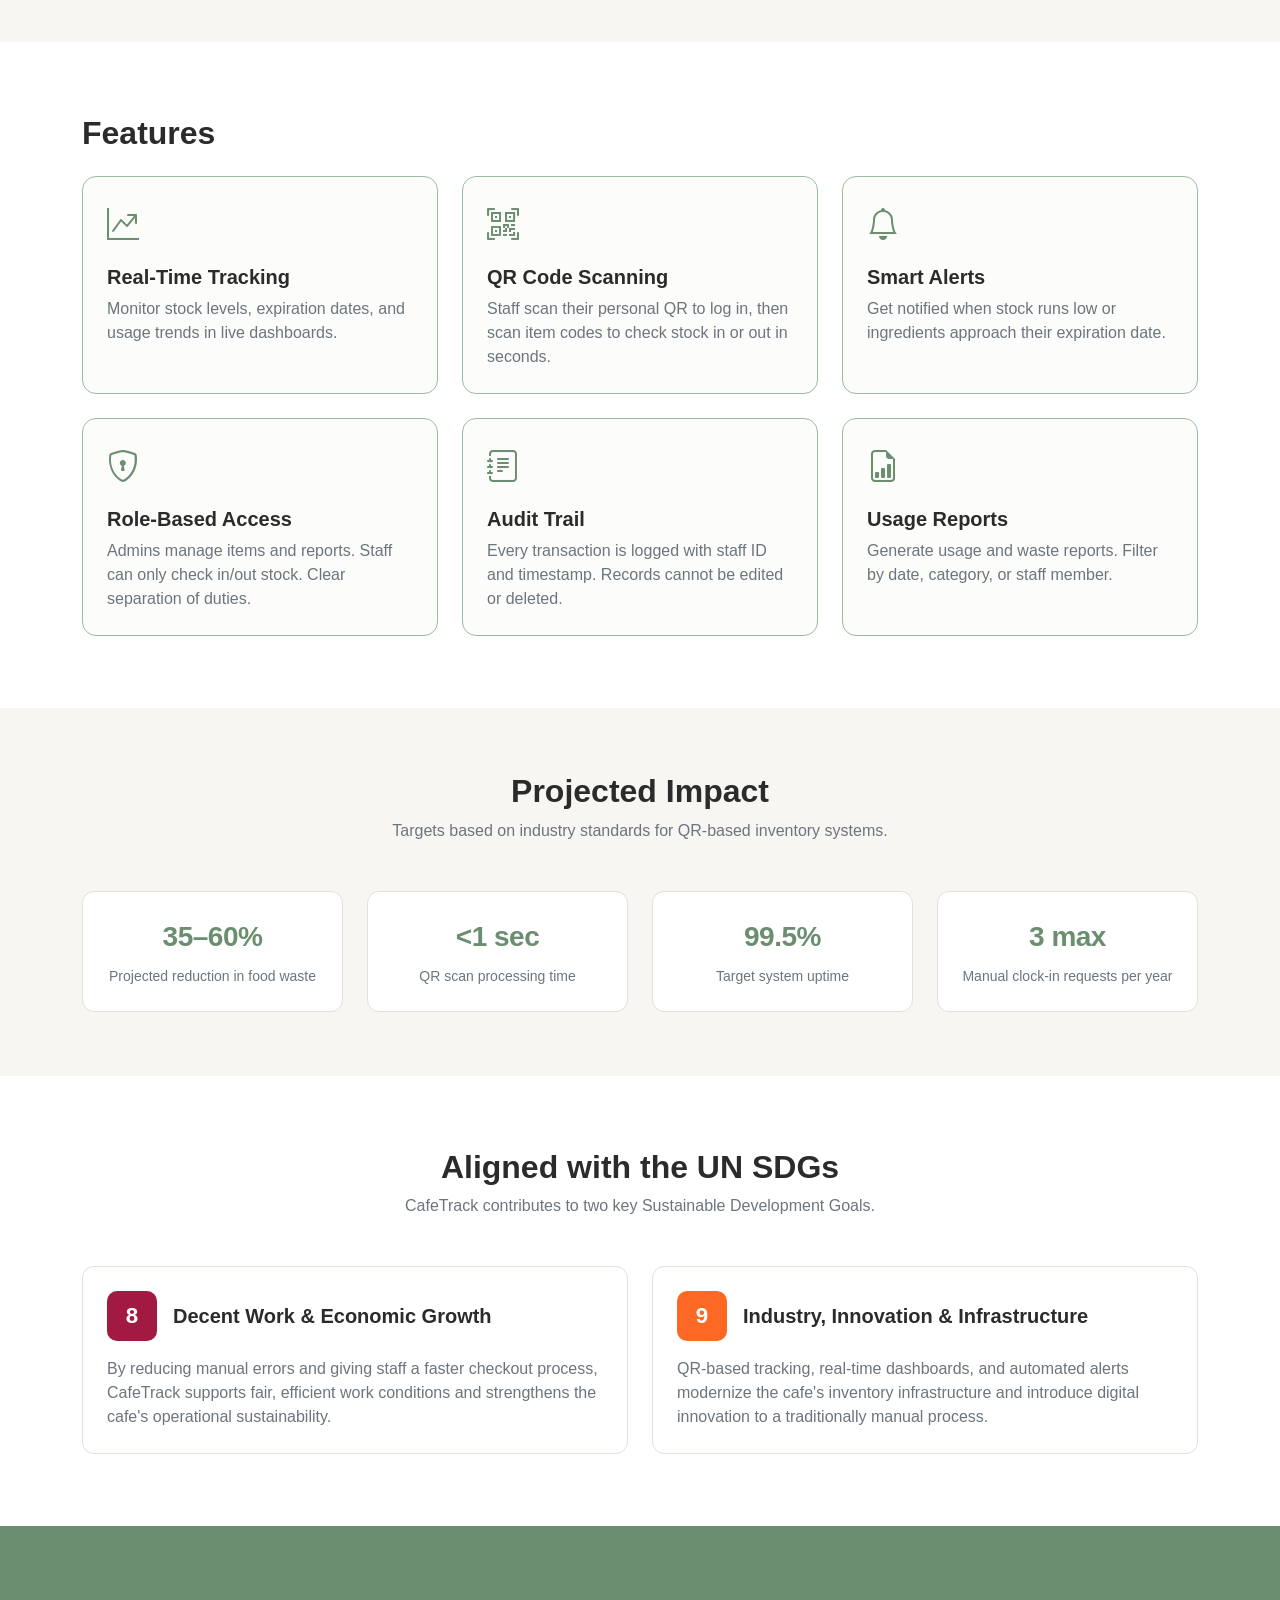
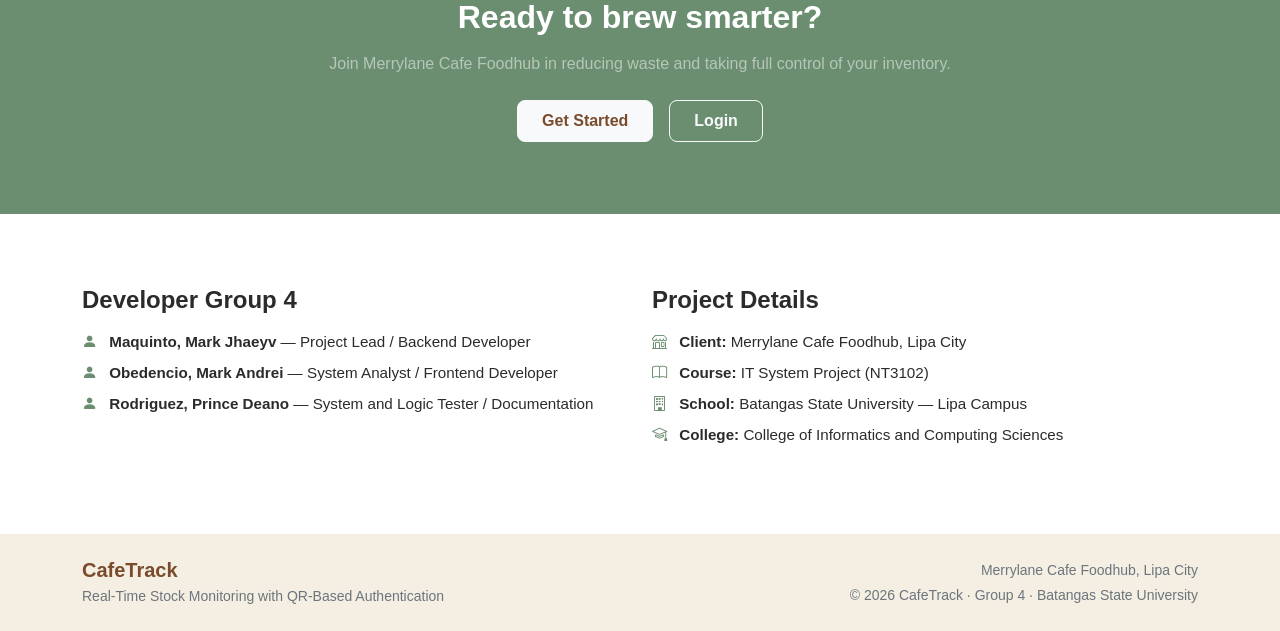
==== commit 96f12b27: "Update index.html" ====
--- a/index.html
+++ b/index.html
@@ -26,7 +26,6 @@
       <div class="row align-items-center g-5">
 
         <div class="col-lg-6">
-          <span class="badge bf-badge mb-3">Merrylane Cafe Foodhub • Lipa City</span>
           <h1 class="display-4 fw-bold lh-sm">CafeTrack — Brew Smarter, Flow Faster</h1>
           <p class="lead text-secondary mt-3">
             Real-time QR inventory tracking para hindi na mabulok o maubos ang ingredients. Less waste, faster workflow, full control.
